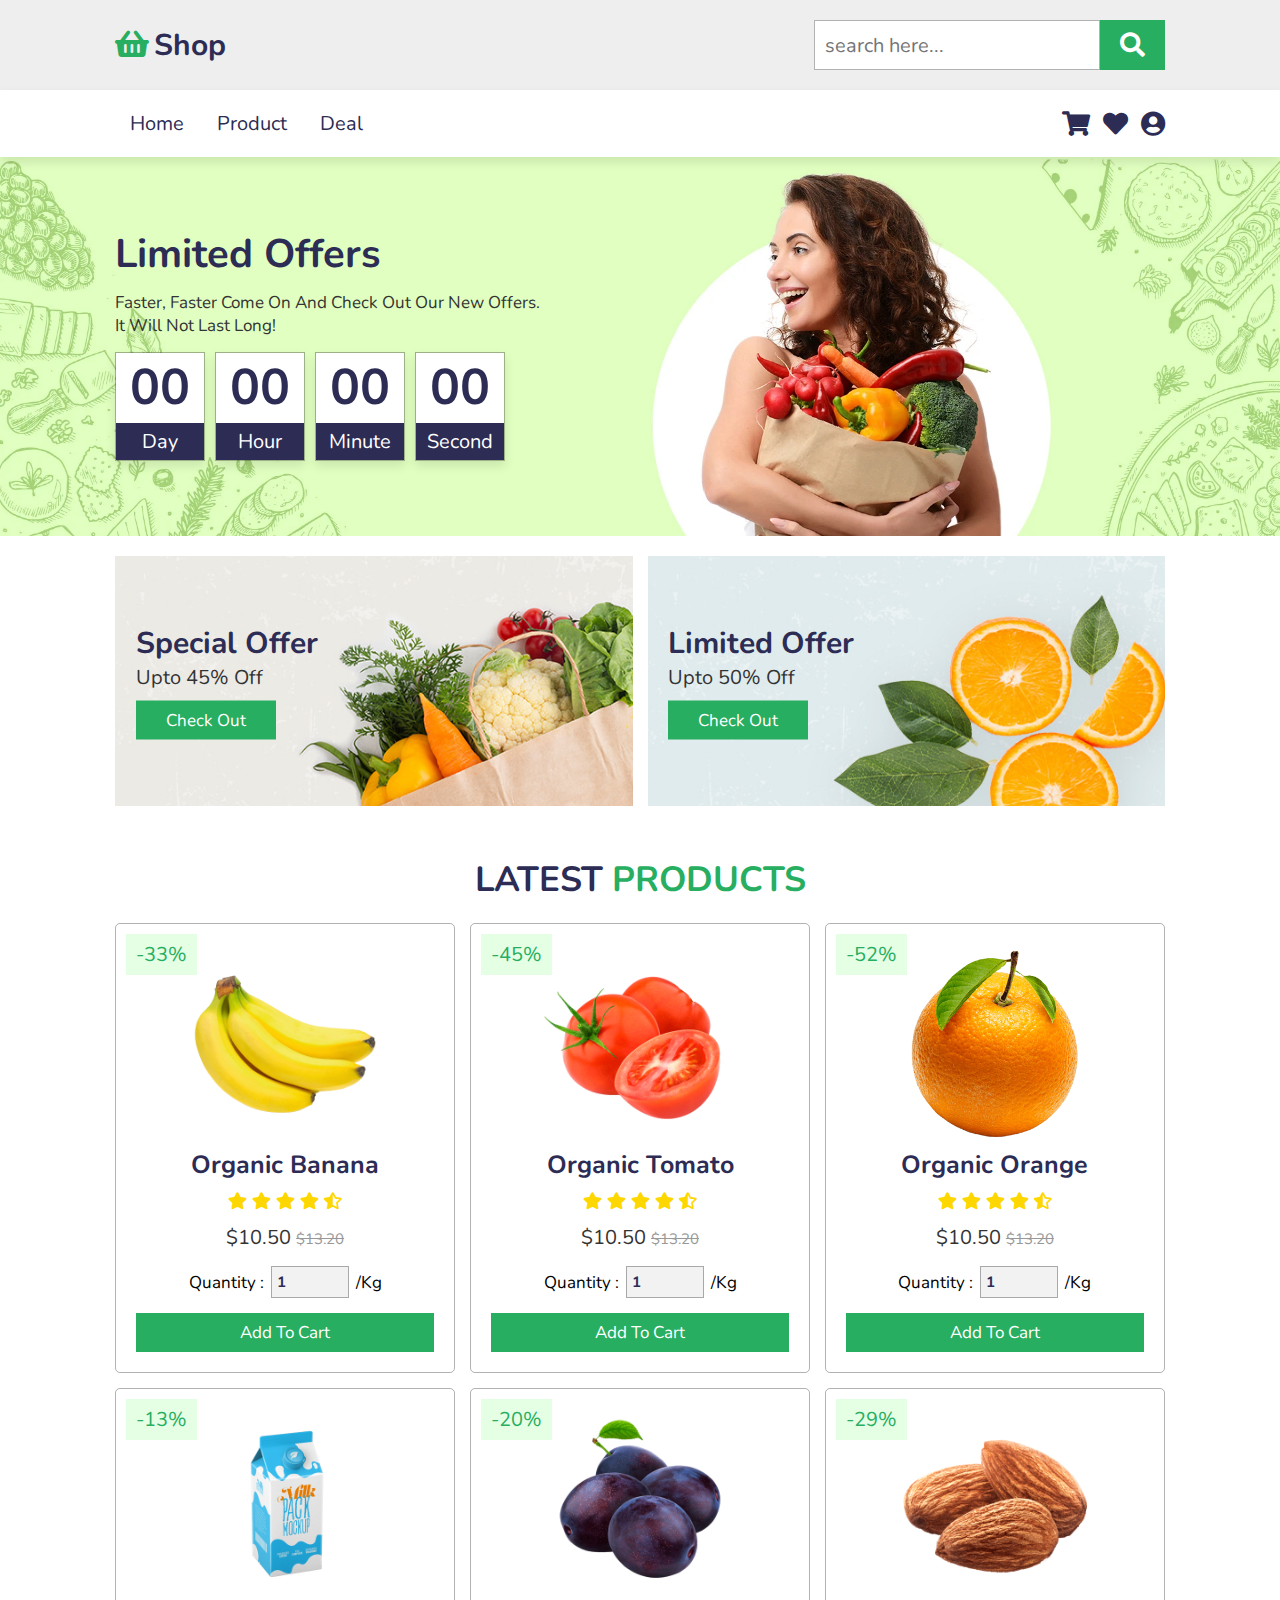
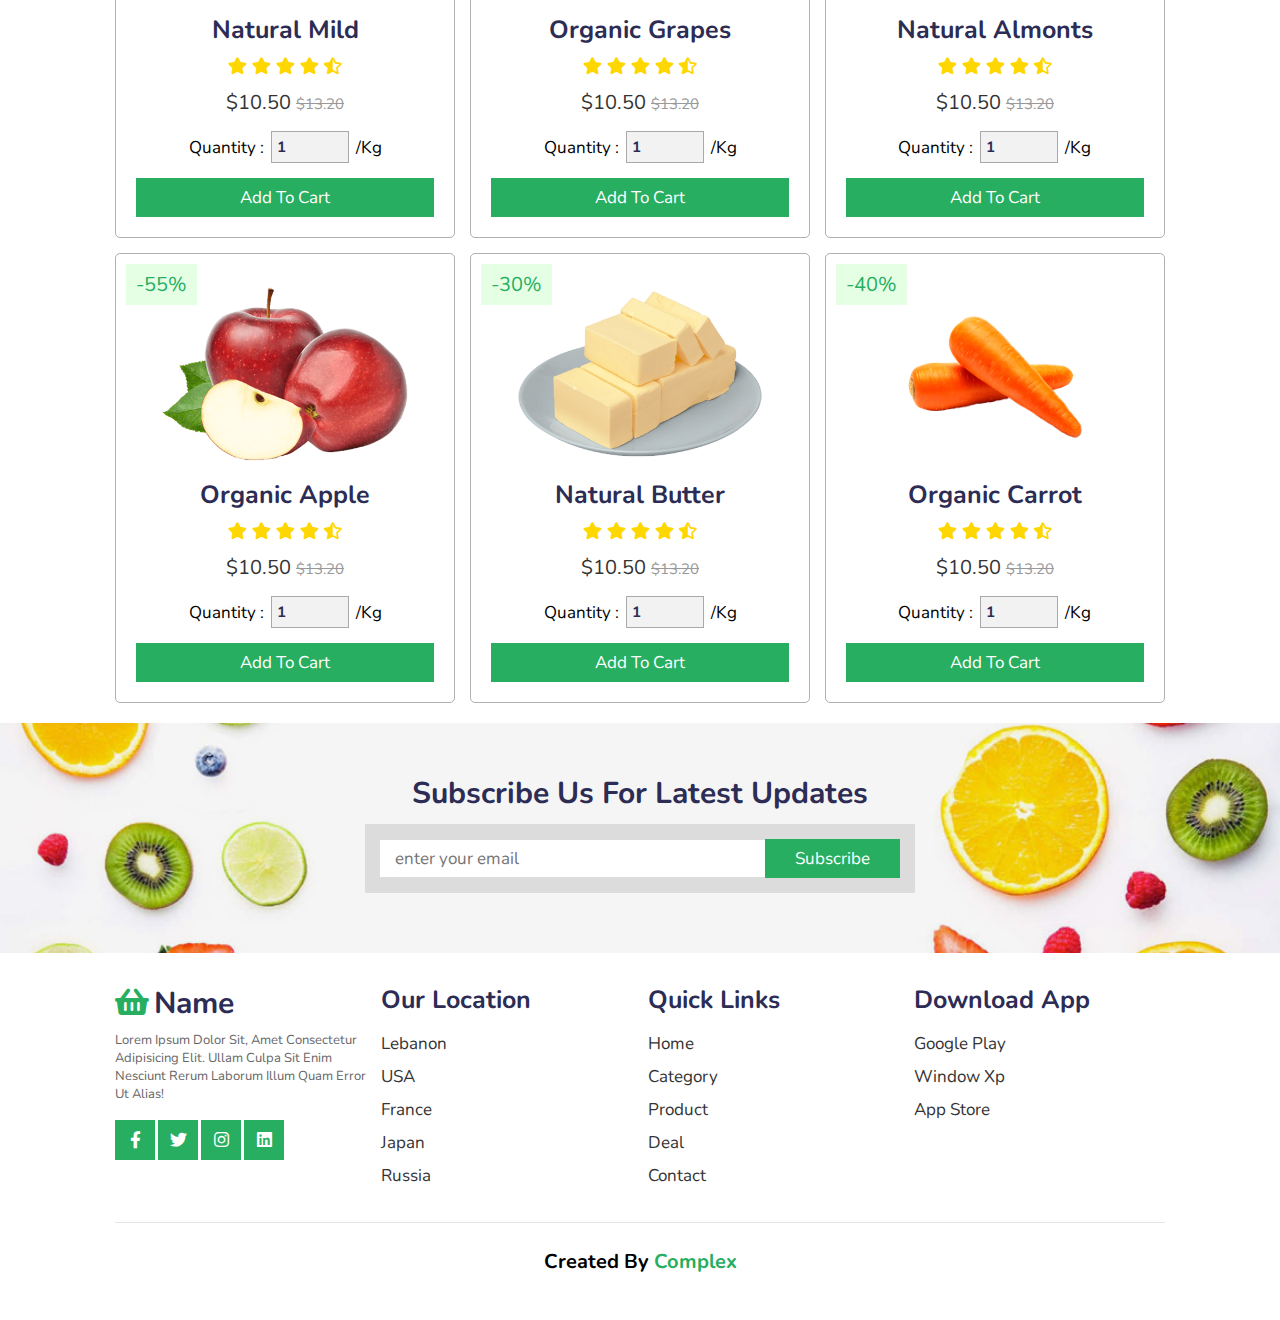
==== fruite.html @ 5cc02447 "Categories" ====
<!DOCTYPE html>
<html lang="en">
<head>
    <meta charset="UTF-8">
    <meta name="viewport" content="width=device-width, initial-scale=1.0">
    <title>Shop | Fruits</title>

    <!-- font awesome cdn link  -->
    <link rel="stylesheet" href="https://cdnjs.cloudflare.com/ajax/libs/font-awesome/5.15.3/css/all.min.css">

    <!-- custom css file link  -->
    <link rel="stylesheet" href="style.css">

</head>
<body>
    

<!-- header section starts  -->

<header>

    <div class="header-1">

        <a href="#" class="logo"><i class="fas fa-shopping-basket"></i>Shop</a>

        <form action="" class="search-box-container">
            <input type="search" id="search-box" placeholder="search here...">
            <label for="search-box" class="fas fa-search"></label>
        </form>

    </div>

    <div class="header-2">

        <div id="menu-bar" class="fas fa-bars"></div>

        <nav class="navbar">
            <a href="index.html">home</a>
            <a href="#product">product</a>
            <a href="#deal">deal</a>
        </nav>

        <div class="icons">
            <a href="#" class="fas fa-shopping-cart"></a>
            <a href="#" class="fas fa-heart"></a>
            <a href="#" class="fas fa-user-circle"></a>
        </div>

    </div>

</header>

<!-- header section ends -->

<!-- deal section starts  -->

<section class="deal" id="deal">

    <div class="content">

        <h3 class="title">limited offers</h3>
        <p>Faster, Faster come on and check out our new offers.<br>
            It will not last long!
        </p>

        <div class="count-down">
            <div class="box">
                <h3 id="day">00</h3>
                <span>day</span>
            </div>
            <div class="box">
                <h3 id="hour">00</h3>
                <span>hour</span>
            </div>
            <div class="box">
                <h3 id="minute">00</h3>
                <span>minute</span>
            </div>
            <div class="box">
                <h3 id="second">00</h3>
                <span>second</span>
            </div>
        </div>

        

    </div>

</section>

<!-- deal section ends -->

<!-- banner section starts  -->

<section class="banner-container">

    <div class="banner">
        <img src="images/banner-1.jpg" alt="">
        <div class="content">
            <h3>special offer</h3>
            <p>upto 45% off</p>
            <a href="special offer.html" class="btn">check out</a>
        </div>
    </div>

    <div class="banner">
        <img src="images/banner-2.jpg" alt="">
        <div class="content">
            <h3>limited offer</h3>
            <p>upto 50% off</p>
            <a href="limited offer.html" class="btn">check out</a>
        </div>
    </div>

</section>

<!-- banner section ends -->

<!-- product section starts  -->

<section class="product" id="product">

    <h1 class="heading">latest <span>products</span></h1>

    <div class="box-container">

        <div class="box">
            <span class="discount">-33%</span>
            <div class="icons">
                <a href="#" class="fas fa-heart"></a>
                <a href="#" class="fas fa-share"></a>
                <a href="#" class="fas fa-eye"></a>
            </div>
            <img src="images/product-1.png" alt="">
            <h3>organic banana</h3>
            <div class="stars">
                <i class="fas fa-star"></i>
                <i class="fas fa-star"></i>
                <i class="fas fa-star"></i>
                <i class="fas fa-star"></i>
                <i class="fas fa-star-half-alt"></i>
            </div>
            <div class="price"> $10.50 <span> $13.20 </span> </div>
            <div class="quantity">
                <span>quantity : </span>
                <input type="number" min="1" max="1000" value="1">
                <span> /kg </span>
            </div>
            <a href="#" class="btn">add to cart</a>
        </div>

        <div class="box">
            <span class="discount">-45%</span>
            <div class="icons">
                <a href="#" class="fas fa-heart"></a>
                <a href="#" class="fas fa-share"></a>
                <a href="#" class="fas fa-eye"></a>
            </div>
            <img src="images/product-2.png" alt="">
            <h3>organic tomato</h3>
            <div class="stars">
                <i class="fas fa-star"></i>
                <i class="fas fa-star"></i>
                <i class="fas fa-star"></i>
                <i class="fas fa-star"></i>
                <i class="fas fa-star-half-alt"></i>
            </div>
            <div class="price"> $10.50 <span> $13.20 </span> </div>
            <div class="quantity">
                <span>quantity : </span>
                <input type="number" min="1" max="1000" value="1">
                <span> /kg </span>
            </div>
            <a href="#" class="btn">add to cart</a>
        </div>

        <div class="box">
            <span class="discount">-52%</span>
            <div class="icons">
                <a href="#" class="fas fa-heart"></a>
                <a href="#" class="fas fa-share"></a>
                <a href="#" class="fas fa-eye"></a>
            </div>
            <img src="images/product-3.png" alt="">
            <h3>organic orange</h3>
            <div class="stars">
                <i class="fas fa-star"></i>
                <i class="fas fa-star"></i>
                <i class="fas fa-star"></i>
                <i class="fas fa-star"></i>
                <i class="fas fa-star-half-alt"></i>
            </div>
            <div class="price"> $10.50 <span> $13.20 </span> </div>
            <div class="quantity">
                <span>quantity : </span>
                <input type="number" min="1" max="1000" value="1">
                <span> /kg </span>
            </div>
            <a href="#" class="btn">add to cart</a>
        </div>

        <div class="box">
            <span class="discount">-13%</span>
            <div class="icons">
                <a href="#" class="fas fa-heart"></a>
                <a href="#" class="fas fa-share"></a>
                <a href="#" class="fas fa-eye"></a>
            </div>
            <img src="images/product-4.png" alt="">
            <h3>natural mild</h3>
            <div class="stars">
                <i class="fas fa-star"></i>
                <i class="fas fa-star"></i>
                <i class="fas fa-star"></i>
                <i class="fas fa-star"></i>
                <i class="fas fa-star-half-alt"></i>
            </div>
            <div class="price"> $10.50 <span> $13.20 </span> </div>
            <div class="quantity">
                <span>quantity : </span>
                <input type="number" min="1" max="1000" value="1">
                <span> /kg </span>
            </div>
            <a href="#" class="btn">add to cart</a>
        </div>

        <div class="box">
            <span class="discount">-20%</span>
            <div class="icons">
                <a href="#" class="fas fa-heart"></a>
                <a href="#" class="fas fa-share"></a>
                <a href="#" class="fas fa-eye"></a>
            </div>
            <img src="images/product-5.png" alt="">
            <h3>organic grapes</h3>
            <div class="stars">
                <i class="fas fa-star"></i>
                <i class="fas fa-star"></i>
                <i class="fas fa-star"></i>
                <i class="fas fa-star"></i>
                <i class="fas fa-star-half-alt"></i>
            </div>
            <div class="price"> $10.50 <span> $13.20 </span> </div>
            <div class="quantity">
                <span>quantity : </span>
                <input type="number" min="1" max="1000" value="1">
                <span> /kg </span>
            </div>
            <a href="#" class="btn">add to cart</a>
        </div>

        <div class="box">
            <span class="discount">-29%</span>
            <div class="icons">
                <a href="#" class="fas fa-heart"></a>
                <a href="#" class="fas fa-share"></a>
                <a href="#" class="fas fa-eye"></a>
            </div>
            <img src="images/product-6.png" alt="">
            <h3>natural almonts</h3>
            <div class="stars">
                <i class="fas fa-star"></i>
                <i class="fas fa-star"></i>
                <i class="fas fa-star"></i>
                <i class="fas fa-star"></i>
                <i class="fas fa-star-half-alt"></i>
            </div>
            <div class="price"> $10.50 <span> $13.20 </span> </div>
            <div class="quantity">
                <span>quantity : </span>
                <input type="number" min="1" max="1000" value="1">
                <span> /kg </span>
            </div>
            <a href="#" class="btn">add to cart</a>
        </div>

        <div class="box">
            <span class="discount">-55%</span>
            <div class="icons">
                <a href="#" class="fas fa-heart"></a>
                <a href="#" class="fas fa-share"></a>
                <a href="#" class="fas fa-eye"></a>
            </div>
            <img src="images/product-7.png" alt="">
            <h3>organic apple</h3>
            <div class="stars">
                <i class="fas fa-star"></i>
                <i class="fas fa-star"></i>
                <i class="fas fa-star"></i>
                <i class="fas fa-star"></i>
                <i class="fas fa-star-half-alt"></i>
            </div>
            <div class="price"> $10.50 <span> $13.20 </span> </div>
            <div class="quantity">
                <span>quantity : </span>
                <input type="number" min="1" max="1000" value="1">
                <span> /kg </span>
            </div>
            <a href="#" class="btn">add to cart</a>
        </div>

        <div class="box">
            <span class="discount">-30%</span>
            <div class="icons">
                <a href="#" class="fas fa-heart"></a>
                <a href="#" class="fas fa-share"></a>
                <a href="#" class="fas fa-eye"></a>
            </div>
            <img src="images/product-8.png" alt="">
            <h3>natural butter</h3>
            <div class="stars">
                <i class="fas fa-star"></i>
                <i class="fas fa-star"></i>
                <i class="fas fa-star"></i>
                <i class="fas fa-star"></i>
                <i class="fas fa-star-half-alt"></i>
            </div>
            <div class="price"> $10.50 <span> $13.20 </span> </div>
            <div class="quantity">
                <span>quantity : </span>
                <input type="number" min="1" max="1000" value="1">
                <span> /kg </span>
            </div>
            <a href="#" class="btn">add to cart</a>
        </div>

        <div class="box">
            <span class="discount">-40%</span>
            <div class="icons">
                <a href="#" class="fas fa-heart"></a>
                <a href="#" class="fas fa-share"></a>
                <a href="#" class="fas fa-eye"></a>
            </div>
            <img src="images/product-9.png" alt="">
            <h3>organic carrot</h3>
            <div class="stars">
                <i class="fas fa-star"></i>
                <i class="fas fa-star"></i>
                <i class="fas fa-star"></i>
                <i class="fas fa-star"></i>
                <i class="fas fa-star-half-alt"></i>
            </div>
            <div class="price"> $10.50 <span> $13.20 </span> </div>
            <div class="quantity">
                <span>quantity : </span>
                <input type="number" min="1" max="1000" value="1">
                <span> /kg </span>
            </div>
            <a href="#" class="btn">add to cart</a>
        </div>

    </div>

</section>

<!-- product section ends -->

<!-- newsletter section starts  -->

<section class="newsletter">

    <h3>subscribe us for latest updates</h3>

    <form action="">
        <input class="box" type="email" placeholder="enter your email" required>
        <input type="submit" value="subscribe" class="btn">
    </form>

</section>

<!-- newsletter section ends -->

<!-- footer section starts  -->

<section class="footer">

    <div class="box-container">

        <div class="box">
            <a href="#" class="logo"><i class="fas fa-shopping-basket"></i>Name</a>
            <p>Lorem ipsum dolor sit, amet consectetur adipisicing elit. Ullam culpa sit enim nesciunt rerum laborum illum quam error ut alias!</p>
            <div class="share">
                <a href="#" class="btn fab fa-facebook-f"></a>
                <a href="#" class="btn fab fa-twitter"></a>
                <a href="#" class="btn fab fa-instagram"></a>
                <a href="#" class="btn fab fa-linkedin"></a>
            </div>
        </div>
        
        <div class="box">
            <h3>our location</h3>
            <div class="links">
                <a href="#">Lebanon</a>
                <a href="#">USA</a>
                <a href="#">france</a>
                <a href="#">japan</a>
                <a href="#">russia</a>
            </div>
        </div>

        <div class="box">
            <h3>quick links</h3>
            <div class="links">
                <a href="#">home</a>
                <a href="#">category</a>
                <a href="#">product</a>
                <a href="#">deal</a>
                <a href="#">contact</a>
            </div>
        </div>

        <div class="box">
            <h3>download app</h3>
            <div class="links">
                <a href="#">google play</a>
                <a href="#">window xp</a>
                <a href="#">app store</a>
            </div>
        </div>

    </div>

    <h1 class="credit"> created by <span> Complex </span>  </h1>

</section>

<!-- footer section ends -->



















<!-- custom js file link  -->
<script src="script.js"></script>
    
</body>
</html>
---- style.css ----
@import url('https://fonts.googleapis.com/css2?family=Nunito:wght@200;300;400;600;700&display=swap');

:root{
  --green:#27ae60;
  --black:#2c2c54;
}

*{
  font-family: 'Nunito', sans-serif;
  margin:0; padding:0;
  box-sizing: border-box;
  outline: none; border:none;
  text-decoration: none;
  text-transform: capitalize;
  transition: all .2s linear;
}

*::selection{
  background:var(--green);
  color:#fff;
}

::-webkit-scrollbar{
    width: 10px;
    background: transparent;
}

::-webkit-scrollbar-track{
    border-radius: 5px;
    box-shadow: inset 0 0 10px rgba(0, 0, 0, 0.25);
}

::-webkit-scrollbar-thumb{
    border-radius: 5px;
    background-color: #27ae60;
}

::-webkit-scrollbar-thumb:hover{
    background-color: #65cc90;
}

html{
  font-size: 62.5%;
  overflow-x: hidden;
  scroll-padding-top: 6.5rem;
  scroll-behavior: smooth;
}

section{
  padding:2rem 9%;
}

.btn{
  display: inline-block;
  margin-top: 1rem;
  background:var(--green);
  color:#fff;
  padding:.8rem 3rem;
  font-size: 1.7rem;
  text-align: center;
  cursor: pointer;
}

.btn:hover{
  background:var(--black);
}

.heading{
  text-align: center;
  color:var(--black);
  text-transform: uppercase;
  padding:1rem;
  font-size: 3.5rem;
  padding-bottom: 2rem;
}

.heading span{
  color:var(--green);
  text-transform: uppercase;
}

.header-1{
  background:#eee;
  display: flex;
  align-items: center;
  justify-content: space-between;
  padding:2rem 9%;
}

.logo{
  color:var(--black);
  font-weight: bolder;
  font-size: 3rem;
}

.logo i{
  padding-right: .5rem;
  color:var(--green);
}

.header-1 .search-box-container{
  display: flex;
  height:5rem;
}

.header-1 .search-box-container #search-box{
  height: 100%;
  width:100%;
  padding:1rem;
  font-size: 2rem;
  color:#333;
  border:.1rem solid rgba(0,0,0,.3);
  text-transform: none;
}

.header-1 .search-box-container label{
  height: 100%;
  width:8rem;
  font-size: 2.5rem;
  line-height: 5rem;
  color:#fff;
  background:var(--green);
  text-align: center;
  cursor: pointer;
}

.header-1 .search-box-container label:hover{
  background:var(--black);
}

.header-2{
  background:#fff;
  display: flex;
  align-items: center;
  justify-content: space-between;
  padding:2rem 9%;
  box-shadow: 0 .5rem 1rem rgba(0,0,0,.1);
  position: relative;
}

.header-2.active{
  position: fixed;
  top:0; left: 0; right:0;
  z-index: 10000;
}

.header-2 .navbar a{
  padding:.5rem 1.5rem;
  font-size: 2rem;
  border-radius: .5rem;
  color:var(--black);
}

.header-2 .navbar a:hover{
  background:var(--green);
  color:#fff;
}

.header-2 .icons a{
  font-size: 2.5rem;
  color:var(--black);
  padding-left: 1rem;
}

.header-2 .icons a:hover{
  color:var(--green);
}

#menu-bar{
  font-size: 3rem;
  border-radius: .5rem;
  border:.1rem solid var(--black);
  padding:.8rem 1.5rem;
  color:var(--black);
  cursor: pointer;
  display: none;
}

.home{
  display: flex;
  align-items: center;
  justify-content: center;
  flex-wrap: wrap;
}

.home .image{
  flex:1 1 40rem;
  padding-top: 5rem;
}

.home .image img{
  width:100%;
}

.home .content{
  flex:1 1 40rem;
}

.home .content span{
  font-size: 3rem;
  color:#666;
}

.home .content h3{
  font-size: 5rem;
  color:var(--black);
}

.banner-container{
  display: flex;
  flex-wrap: wrap;
  gap:1.5rem;
}

.banner-container .banner{
  flex:1 1 40rem;
  height: 25rem;
  overflow: hidden;
  position: relative;
}

.banner-container .banner img{
  height: 100%;
  width:100%;
  object-fit: cover;
}

.banner-container .banner .content{
  position: absolute;
  top:50%; left: 4%;
  transform: translateY(-50%);
}

.banner-container .banner .content h3{
  font-size: 3rem;
  color:var(--black);
}

.banner-container .banner .content p{
  font-size: 2rem;
  color:#333;
}

.banner-container .banner:hover img{
  transform:scale(1.2) rotate(-5deg);
}

.category .box-container{
  display: flex;
  gap: 1.5rem;
  flex-wrap: wrap;
  padding-top: 1rem;
}

.category .box-container .box{
  border:.1rem solid rgba(0,0,0,.3);
  border-radius: .5rem;
  text-align: center;
  padding:2rem;
  flex:1 1 25rem;
}

.category .box-container .box img{
  width: 20rem;
  margin:.5rem 0;
}

.category .box-container .box h3{
  font-size: 3.5rem;
  color:var(--black);
}

.category .box-container .box p{
  font-size: 2rem;
  color:#666;
  padding:.5rem 0;
}

.category .box-container .box .btn{
  display: block;
}

.product .box-container{
  display: flex;
  flex-wrap: wrap;
  gap:1.5rem;
}

.product .box-container .box{
  flex:1 1 30rem;
  text-align: center;
  padding:2rem;
  border:.1rem solid rgba(0,0,0,.3);
  border-radius: .5rem;
  overflow: hidden;
  position: relative;
}

.product .box-container .box img{
  height: 20rem;
}

.product .box-container .box .discount{
  position: absolute;
  top:1rem; left: 1rem;
  background:rgba(0,255,0,.1);
  color:var(--green);
  padding:.7rem 1rem;
  font-size: 2rem;
}

.product .box-container .box .icons{
  position: absolute;
  top:.5rem; right:-6rem;
}

.product .box-container .box:hover .icons{
  right:1rem;
}

.product .box-container .box .icons a{
  display: block;
  height:4.5rem;
  width:4.5rem;
  line-height: 4.5rem;
  font-size: 1.7rem;
  color:var(--black);
  background:rgba(0,0,0,.05);
  border-radius: 50%;
  margin-top: .7rem;
}

.product .box-container .box .icons a:hover{
  background:var(--green);
  color:#fff;
}

.product .box-container .box h3{
  color:var(--black);
  font-size: 2.5rem;
}

.product .box-container .box .stars i{
  padding:1rem .1rem;
  font-size: 1.7rem;
  color:gold;
}

.product .box-container .box .price{
  font-size: 2rem;
  color:#333;
  padding:.5rem 0;
}

.product .box-container .box .price span{
  font-size: 1.5rem;
  color:#999;
  text-decoration: line-through;
}

.product .box-container .box .quantity{
  display: flex;
  align-items: center;
  justify-content: center;
  padding-top: 1rem;
  padding-bottom: .5rem;
}

.product .box-container .box .quantity span{
  padding:0 .7rem;
  font-size: 1.7rem;
}

.product .box-container .box .quantity input{
  border:.1rem solid rgba(0,0,0,.3);
  font-size: 1.5rem;
  font-weight: bolder;
  color:var(--black);
  padding:.5rem;
  background:rgba(0,0,0,.05);
}

.product .box-container .box .btn{
  display: block;
}

.deal{
  background:url(images/deal-bg.jpg) no-repeat;
  background-position: center;
  background-size: cover;
  padding-top: 7rem;
  padding-bottom: 7rem;
}

.deal .content{
  max-width: 50rem;
}

.deal .content .title{
  font-size: 4rem;
  color:var(--black);
}

.deal .content p{
  font-size: 1.7rem;
  padding:1rem 0;
  color:#333;
}

.deal .content .count-down{
  display: flex;
  gap:1rem;
  padding:.5rem 0;
}

.deal .content .count-down .box{
  width:9rem;
  text-align: center;
  box-shadow: 0 .5rem 1rem rgba(0,0,0,.1);
  border:.1rem solid rgba(0,0,0,.3);
}

.deal .content .count-down .box h3{
  color:var(--black);
  background:#fff;
  height: 7rem;
  line-height: 7rem;
  width:100%;
  font-size: 5rem;
}

.deal .content .count-down .box span{
  display: block;
  background:var(--black);
  color:#fff;
  width:100%;
  padding:.5rem;
  font-size: 2rem;
}

.contact form{
  text-align: center;
  padding:2rem;
  border:.1rem solid rgba(0,0,0,.3);
}

.contact form .inputBox{
  display: flex;
  justify-content: space-between;
  flex-wrap: wrap;
}

.contact form .inputBox input, .contact form textarea{
  padding:1rem;
  font-size: 1.7rem;
  background:#f7f7f7;
  text-transform: none;
  margin:1rem 0;
  border:.1rem solid rgba(0,0,0,.3);
  width: 49%;
}

.contact form textarea{
  height: 20rem;
  resize: none;
  width: 100%;
}

.newsletter{
  background:url(images/newsletter-bg.jpg) no-repeat;
  background-size: cover;
  background-position: center;
  text-align: center;
  padding:5rem 2rem;
}

.newsletter h3{
  font-size: 3rem;
  color:var(--black);
}

.newsletter form{
  max-width: 55rem;
  display: flex;
  align-items: center;
  margin:1rem auto;
  padding:1.5rem;
  background:rgba(0,0,0,.1);
}

.newsletter form .box{
  width:100%;
  padding:.7rem 1.5rem;
  font-size: 1.7rem;
  color:#333;
  text-transform: none;
}

.newsletter form .btn{
  margin-top: 0;
}

.footer .box-container{
  display: flex;
  gap:1.5rem;
  flex-wrap: wrap;
}

.footer .box-container .box{
  padding:1rem 0;
  flex:1 1 25rem;
}

.footer .box-container .box .share a{
  padding:0;
  height:4rem;
  width:4rem;
  line-height: 4rem;
  text-align: center;
}

.footer .box-container .box h3{
  font-size: 2.5rem;
  color:var(--black);
}

.footer .box-container .box p{
  font-size: 1.3rem;
  color:#666;
  padding:.7rem 0;
}

.footer .box-container .box .links{
  padding:1rem 0;
}

.footer .box-container .box .links a{
  display: block;
  padding:.5rem 0;
  font-size: 1.7rem;
  color:#333;
}

.footer .box-container .box .links a:hover{
  text-decoration: underline;
  color:var(--green);
}

.footer .credit{
  padding:2.5rem 1rem;
  border-top: .1rem solid rgba(0,0,0,.1);
  margin-top: 1rem;
  text-align: center;
  font-size: 2rem;
}

.footer .credit span{
  color:var(--green);
}
















/* media queries  */

@media(max-width:1200px){

  html{
    font-size: 55%;
  }

}

@media(max-width:991px){

  .header-1,
  .header-2{
    padding:2rem;
  }

  section{
    padding:2rem;
  }

}

@media(max-width:768px){

  #menu-bar{
    display: initial;
  }

  .header-2 .navbar{
    position: absolute;
    top:100%; left: 0; right:0;
    background:var(--black);
    padding:1rem 2rem;
    display: none;
  }

  .header-2 .navbar.active{
    display: initial;
  }

  .header-2 .navbar a{
    font-size: 2.5rem;
    display: block;
    text-align: center;
    background:#fff;
    padding:1rem;
    margin:1.5rem 0;
  }

  .home .content{
    text-align: center;
  }

  .home .content h3{
    font-size: 4rem;
  }

  .deal{
    background-position: left;
  }

  .deal .content{
    max-width: 100%;
    text-align: center;
  }

  .deal .content .count-down{
    justify-content: center;
  }

  .contact form .inputBox input{
    width:100%;
  }

  .newsletter h3{
    font-size: 2.2rem;
  }

}

@media(max-width:450px){

  html{
    font-size: 50%;
  }

  .heading{
    font-size: 3rem;
  }

  .header-1{
    flex-flow: column;
  }

  .header-1 .search-box-container{
    width:100%;
    margin-top: 2rem;
  }

  .logo{
    font-size: 4rem;
  }

  .deal .content .count-down .box h3{
    font-size: 4rem;
  }

  .deal .content .count-down .box span{
    font-size: 1.5rem;
  }

}
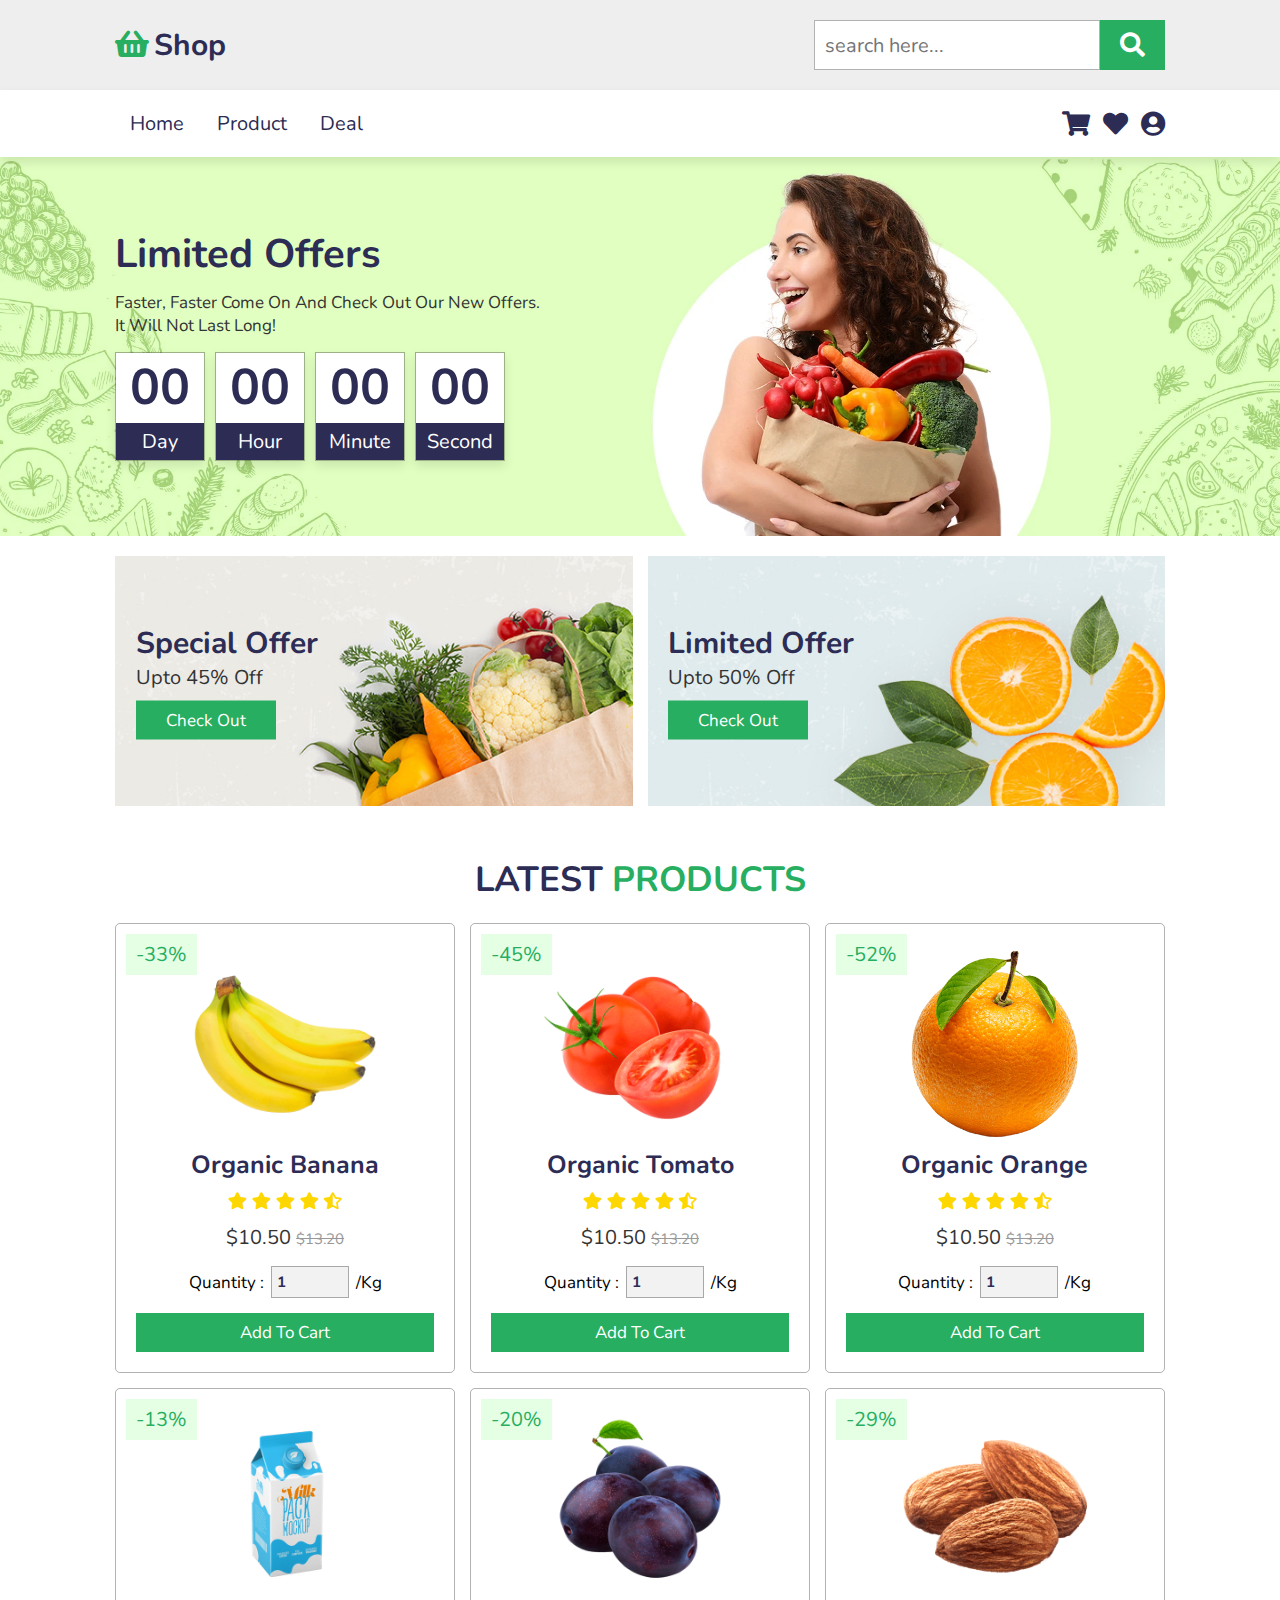
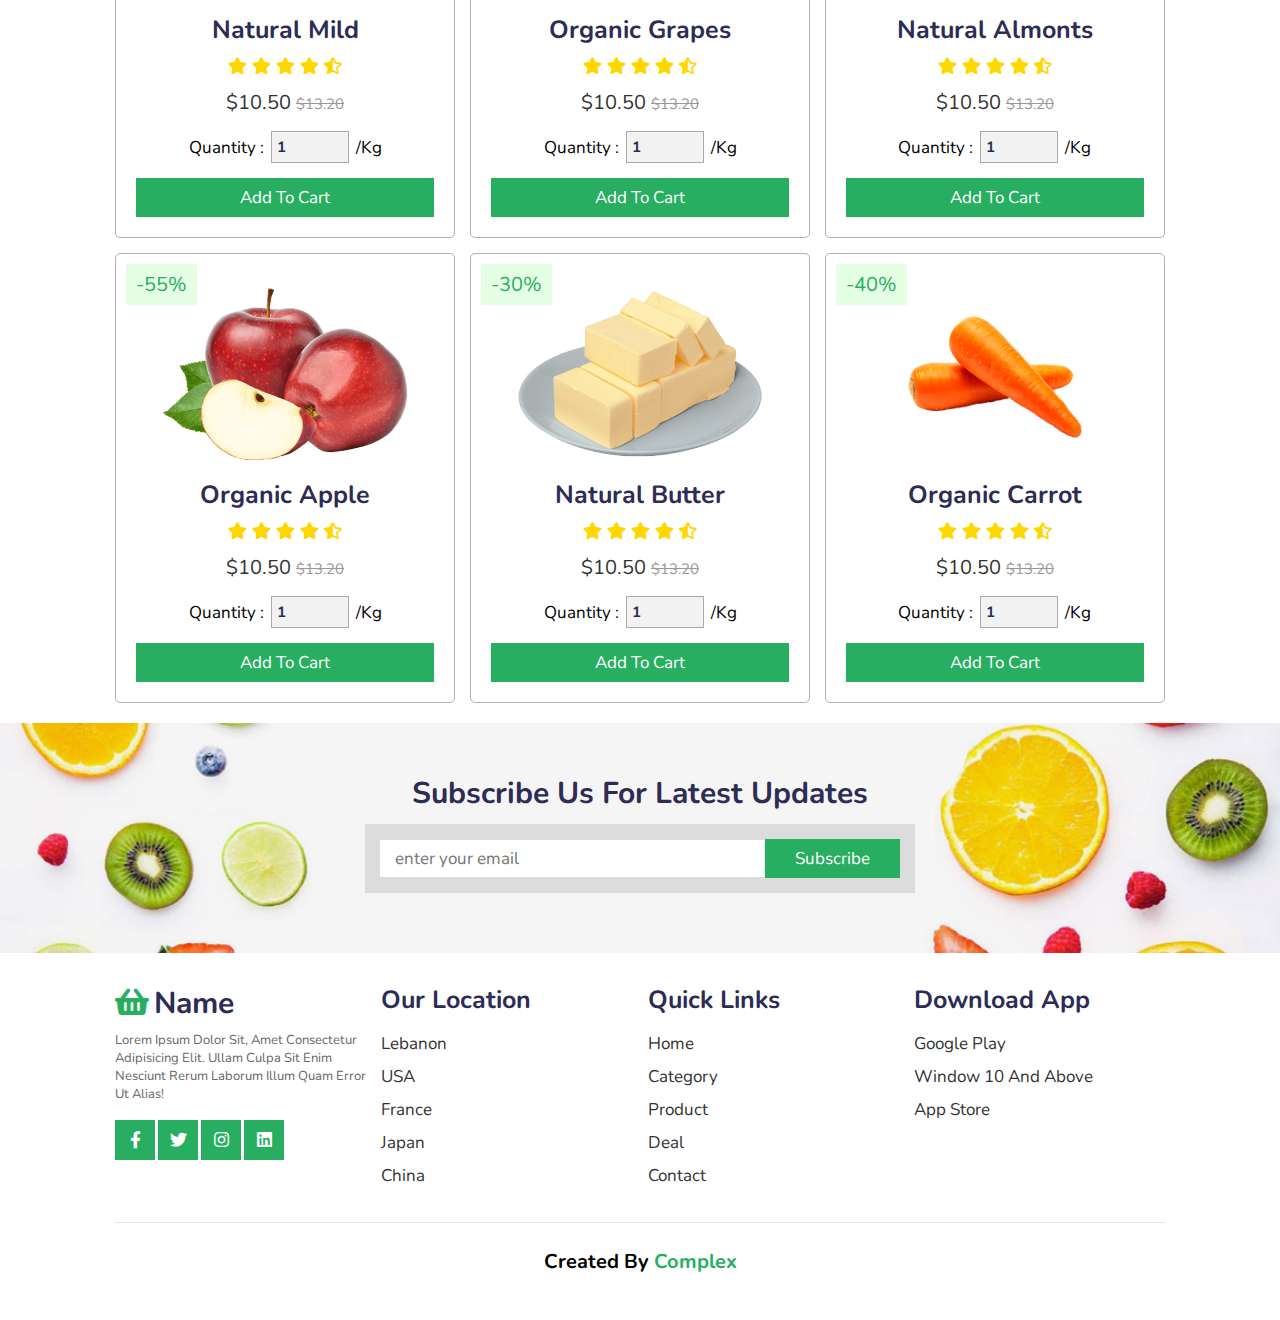
==== commit 28a05320: "yalla" ====
--- a/fruite.html
+++ b/fruite.html
@@ -390,11 +390,11 @@
         <div class="box">
             <h3>our location</h3>
             <div class="links">
-                <a href="#">Lebanon</a>
+                <a href="#">lebanon</a>
                 <a href="#">USA</a>
                 <a href="#">france</a>
                 <a href="#">japan</a>
-                <a href="#">russia</a>
+                <a href="#">china</a>
             </div>
         </div>
 
@@ -413,7 +413,7 @@
             <h3>download app</h3>
             <div class="links">
                 <a href="#">google play</a>
-                <a href="#">window xp</a>
+                <a href="#">window 10 and above</a>
                 <a href="#">app store</a>
             </div>
         </div>
